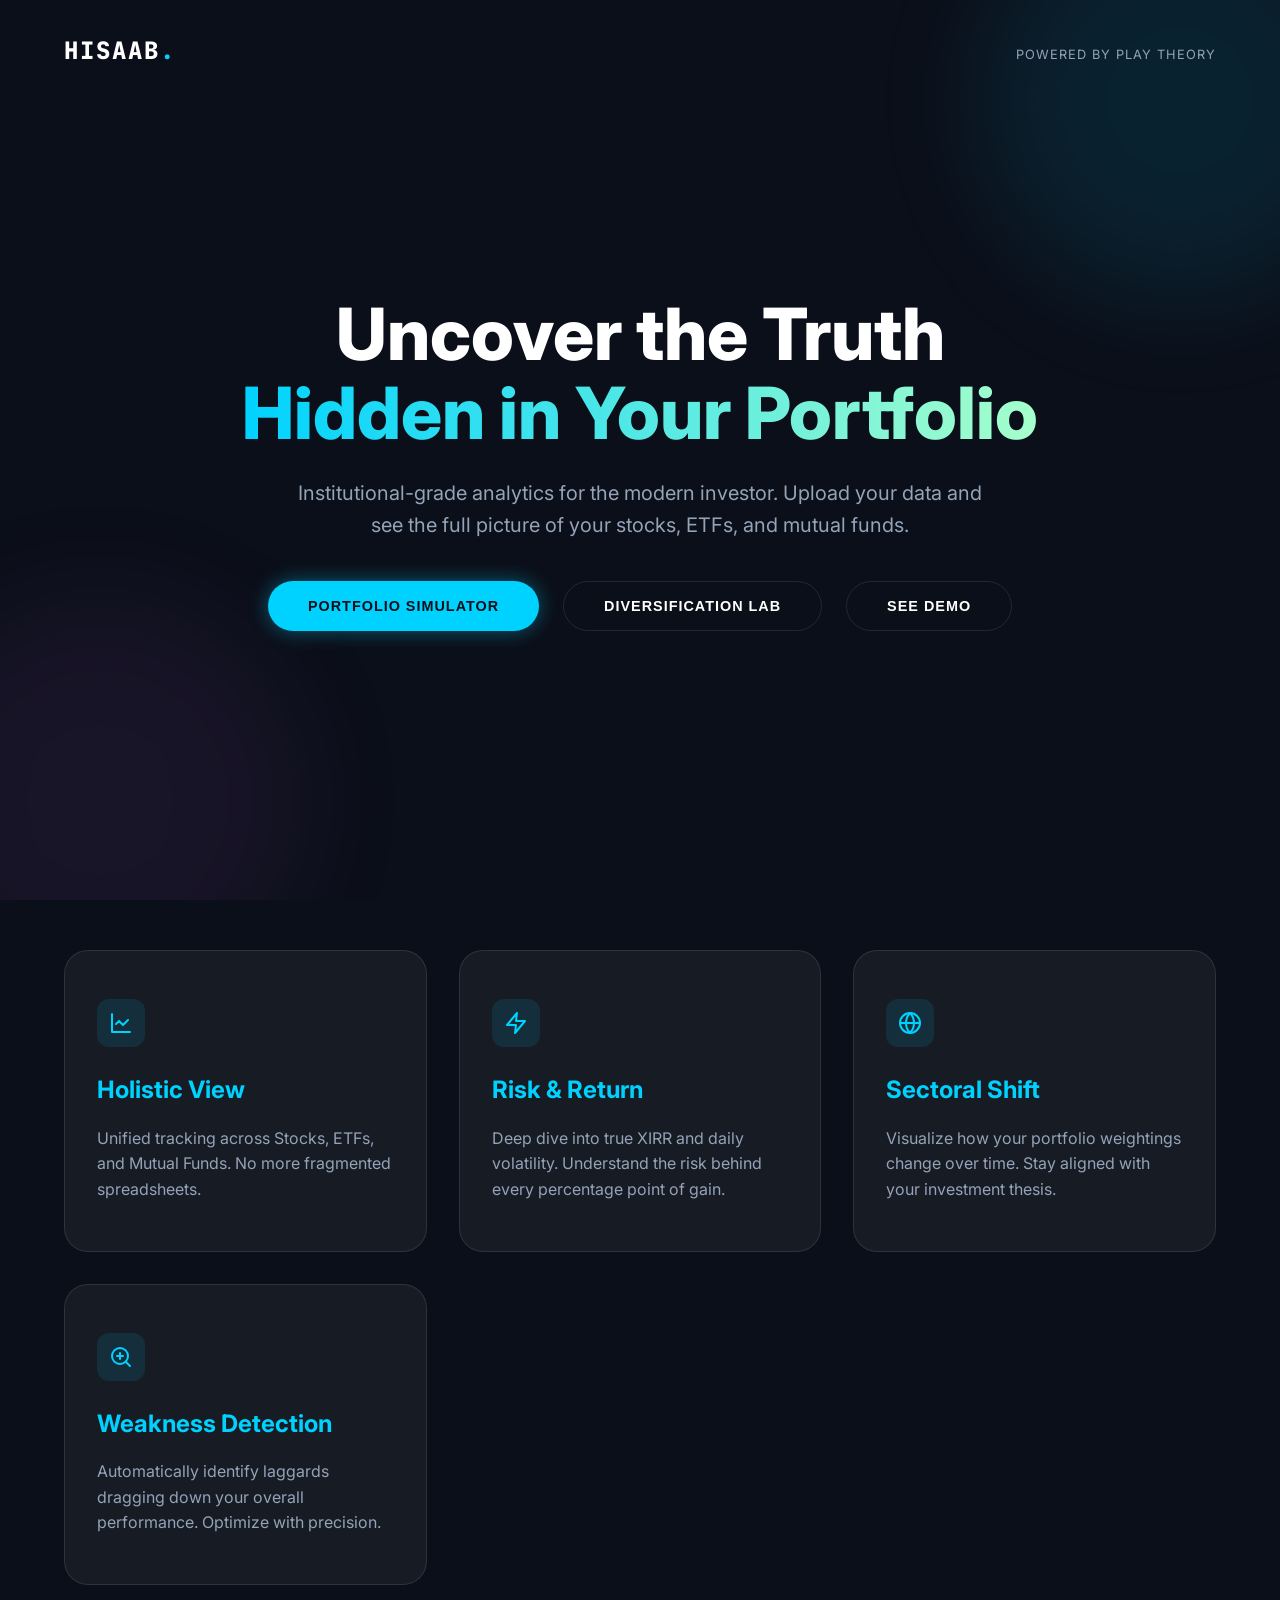
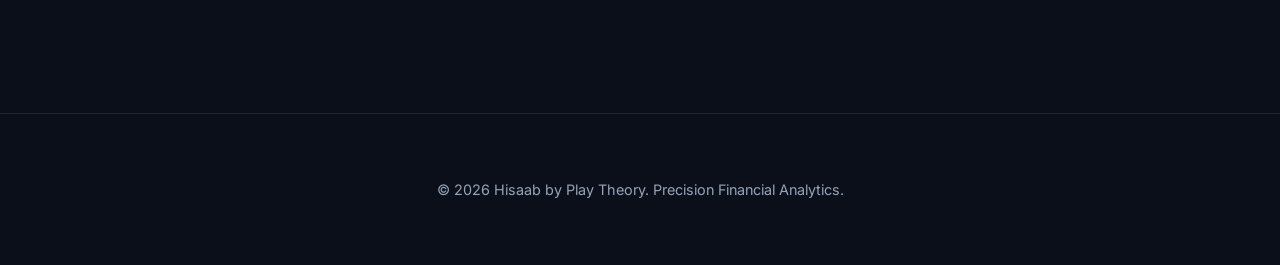
==== deploy/index.html @ e7937495 "Initial commit: Portfolio Analytics and Risk Simulation dashboards" ====
<!DOCTYPE html>
<html lang="en">
<head>
    <meta charset="UTF-8">
    <meta name="viewport" content="width=device-width, initial-scale=1.0">
    <title>Hisaab | Powered by Play Theory</title>
    <link rel="stylesheet" href="hisaab_styles.css">
    <link rel="preconnect" href="https://fonts.googleapis.com">
    <link rel="preconnect" href="https://fonts.gstatic.com" crossorigin>
    <link href="https://fonts.googleapis.com/css2?family=Inter:wght@300;400;600;800&family=JetBrains+Mono:wght@400;700&display=swap" rel="stylesheet">
</head>
<body>
    <div class="glow-container">
        <div class="glow-orb" id="orb-1"></div>
        <div class="glow-orb" id="orb-2"></div>
    </div>

    <header>
        <nav>
            <div class="logo">HISAAB<span class="dot">.</span></div>
            <div class="powered-by">powered by Play Theory</div>
        </nav>
    </header>

    <main>
        <section class="hero">
            <div class="hero-content">
                <h1 class="fade-in">Uncover the Truth <br><span class="highlight">Hidden in Your Portfolio</span></h1>
                <p class="subtitle fade-in-delay">Institutional-grade analytics for the modern investor. Upload your data and see the full picture of your stocks, ETFs, and mutual funds.</p>
                <div class="cta-group fade-in-delay-2">
                    <button class="btn btn-primary" onclick="location.href='simulator.html'">Portfolio Simulator</button>
                    <button class="btn btn-secondary" onclick="location.href='diversification.html'">Diversification Lab</button>
                    <button class="btn btn-secondary" onclick="location.href='demo.html'">See Demo</button>
                </div>
            </div>
        </section>

        <section class="features">
            <div class="grid">
                <div class="card glass">
                    <div class="card-icon">
                        <svg width="24" height="24" viewBox="0 0 24 24" fill="none" stroke="currentColor" stroke-width="2" stroke-linecap="round" stroke-linejoin="round"><path d="M3 3v18h18"/><path d="m19 9-5 5-4-4-3 3"/></svg>
                    </div>
                    <h3>Holistic View</h3>
                    <p>Unified tracking across Stocks, ETFs, and Mutual Funds. No more fragmented spreadsheets.</p>
                </div>
                <div class="card glass">
                    <div class="card-icon">
                        <svg width="24" height="24" viewBox="0 0 24 24" fill="none" stroke="currentColor" stroke-width="2" stroke-linecap="round" stroke-linejoin="round"><path d="M13 2L3 14h9l-1 8 10-12h-9l1-8z"/></svg>
                    </div>
                    <h3>Risk & Return</h3>
                    <p>Deep dive into true XIRR and daily volatility. Understand the risk behind every percentage point of gain.</p>
                </div>
                <div class="card glass">
                    <div class="card-icon">
                        <svg width="24" height="24" viewBox="0 0 24 24" fill="none" stroke="currentColor" stroke-width="2" stroke-linecap="round" stroke-linejoin="round"><circle cx="12" cy="12" r="10"/><path d="M12 2a14.5 14.5 0 0 0 0 20 14.5 14.5 0 0 0 0-20"/><path d="M2 12h20"/></svg>
                    </div>
                    <h3>Sectoral Shift</h3>
                    <p>Visualize how your portfolio weightings change over time. Stay aligned with your investment thesis.</p>
                </div>
                <div class="card glass">
                    <div class="card-icon">
                        <svg width="24" height="24" viewBox="0 0 24 24" fill="none" stroke="currentColor" stroke-width="2" stroke-linecap="round" stroke-linejoin="round"><circle cx="11" cy="11" r="8"/><path d="m21 21-4.3-4.3"/><path d="M11 8v6"/><path d="M8 11h6"/></svg>
                    </div>
                    <h3>Weakness Detection</h3>
                    <p>Automatically identify laggards dragging down your overall performance. Optimize with precision.</p>
                </div>
            </div>
        </section>
    </main>

    <footer>
        <p>&copy; 2026 Hisaab by Play Theory. Precision Financial Analytics.</p>
    </footer>

    <script>
        // Simple scroll reveal
        const observer = new IntersectionObserver((entries) => {
            entries.forEach(entry => {
                if (entry.isIntersecting) {
                    entry.target.classList.add('visible');
                }
            });
        }, { threshold: 0.1 });

        document.querySelectorAll('.card').forEach(card => {
            observer.observe(card);
        });

        // Mouse move parallax for glow orbs
        document.addEventListener('mousemove', (e) => {
            const x = e.clientX / window.innerWidth;
            const y = e.clientY / window.innerHeight;
            
            const orb1 = document.getElementById('orb-1');
            const orb2 = document.getElementById('orb-2');
            
            orb1.style.transform = `translate(${x * 50}px, ${y * 50}px)`;
            orb2.style.transform = `translate(${x * -50}px, ${y * -50}px)`;
        });
    </script>
</body>
</html>
---- deploy/hisaab_styles.css ----
:root {
    --bg-color: #0B0F19;
    --accent-blue: #00D2FF;
    --accent-purple: #9D50BB;
    --text-primary: #FFFFFF;
    --text-secondary: #94A3B8;
    --glass-bg: rgba(255, 255, 255, 0.05);
    --glass-border: rgba(255, 255, 255, 0.1);
}

* {
    margin: 0;
    padding: 0;
    box-sizing: border-box;
}

body {
    font-family: 'Inter', sans-serif;
    background-color: var(--bg-color);
    color: var(--text-primary);
    line-height: 1.6;
    overflow-x: hidden;
}

/* Background Glow Effect - Lightened */
.glow-container {
    position: fixed;
    top: 0;
    left: 0;
    width: 100%;
    height: 100%;
    z-index: -1;
    overflow: hidden;
}

.glow-orb {
    position: absolute;
    width: 400px;
    height: 400px;
    border-radius: 50%;
    filter: blur(60px);
    opacity: 0.1;
    transition: transform 0.6s ease-out;
    will-change: transform;
}

#orb-1 {
    top: -100px;
    right: -100px;
    background: var(--accent-blue);
}

#orb-2 {
    bottom: -100px;
    left: -100px;
    background: var(--accent-purple);
}

/* Header & Nav */
header {
    padding: 2rem 5%;
}

nav {
    display: flex;
    justify-content: space-between;
    align-items: baseline;
}

.logo {
    font-size: 1.5rem;
    font-weight: 800;
    letter-spacing: 2px;
    font-family: 'JetBrains Mono', monospace;
}

.dot {
    color: var(--accent-blue);
}

.powered-by {
    font-size: 0.8rem;
    text-transform: uppercase;
    letter-spacing: 1px;
    color: var(--text-secondary);
}

/* Main Content */
main {
    padding: 0 5%;
}

.hero {
    min-height: 80vh;
    display: flex;
    align-items: center;
    justify-content: center;
    text-align: center;
}

h1 {
    font-size: clamp(2.5rem, 8vw, 4.5rem);
    font-weight: 800;
    line-height: 1.1;
    margin-bottom: 1.5rem;
}

.highlight {
    background: linear-gradient(90deg, var(--accent-blue), #A6FFCB);
    -webkit-background-clip: text;
    -webkit-text-fill-color: transparent;
}

.subtitle {
    font-size: 1.25rem;
    color: var(--text-secondary);
    max-width: 700px;
    margin: 0 auto 2.5rem;
}

/* Buttons */
.cta-group {
    display: flex;
    gap: 1.5rem;
    justify-content: center;
}

.btn {
    padding: 1rem 2.5rem;
    border-radius: 50px;
    font-weight: 600;
    cursor: pointer;
    transition: all 0.3s ease;
    text-transform: uppercase;
    letter-spacing: 1px;
    font-size: 0.9rem;
}

.btn-primary {
    background: var(--accent-blue);
    border: none;
    color: var(--bg-color);
    box-shadow: 0 0 20px rgba(0, 210, 255, 0.4);
}

.btn-primary:hover {
    box-shadow: 0 0 30px rgba(0, 210, 255, 0.6);
    transform: translateY(-2px);
}

.btn-secondary {
    background: transparent;
    border: 1px solid var(--glass-border);
    color: var(--text-primary);
}

.btn-secondary:hover {
    background: var(--glass-bg);
    border-color: var(--accent-blue);
}

/* Features Grid */
.features {
    padding: 8rem 0;
}

.grid {
    display: grid;
    grid-template-columns: repeat(auto-fit, minmax(280px, 1fr));
    gap: 2rem;
}

.card {
    padding: 3rem 2rem;
    border-radius: 24px;
    transition: all 0.5s cubic-bezier(0.175, 0.885, 0.32, 1.275);
    opacity: 0;
    transform: translateY(30px);
}

.card.visible {
    opacity: 1;
    transform: translateY(0);
}

.glass {
    background: var(--glass-bg);
    border: 1px solid var(--glass-border);
}

.card:hover {
    background: rgba(255, 255, 255, 0.08);
    border-color: var(--accent-blue);
    transform: translateY(-10px);
}

.card-icon {
    width: 48px;
    height: 48px;
    display: flex;
    align-items: center;
    justify-content: center;
    background: rgba(0, 210, 255, 0.1);
    border-radius: 12px;
    margin-bottom: 1.5rem;
    color: var(--accent-blue);
    transition: all 0.3s ease;
}

.card:hover .card-icon {
    background: var(--accent-blue);
    color: var(--bg-color);
    transform: scale(1.1) rotate(5deg);
}

.card h3 {
    font-size: 1.5rem;
    margin-bottom: 1rem;
    color: var(--accent-blue);
}

.card p {
    color: var(--text-secondary);
}

footer {
    padding: 4rem 5%;
    text-align: center;
    border-top: 1px solid var(--glass-border);
    color: var(--text-secondary);
    font-size: 0.9rem;
}

/* Animations */
.fade-in {
    animation: fadeIn 0.8s ease forwards;
}

.fade-in-delay {
    opacity: 0;
    animation: fadeIn 0.8s ease 0.2s forwards;
}

.fade-in-delay-2 {
    opacity: 0;
    animation: fadeIn 0.8s ease 0.4s forwards;
}

@keyframes fadeIn {
    from { opacity: 0; transform: translateY(20px); }
    to { opacity: 1; transform: translateY(0); }
}

@media (max-width: 768px) {
    .cta-group {
        flex-direction: column;
    }
    
    h1 {
        font-size: 3rem;
    }
}
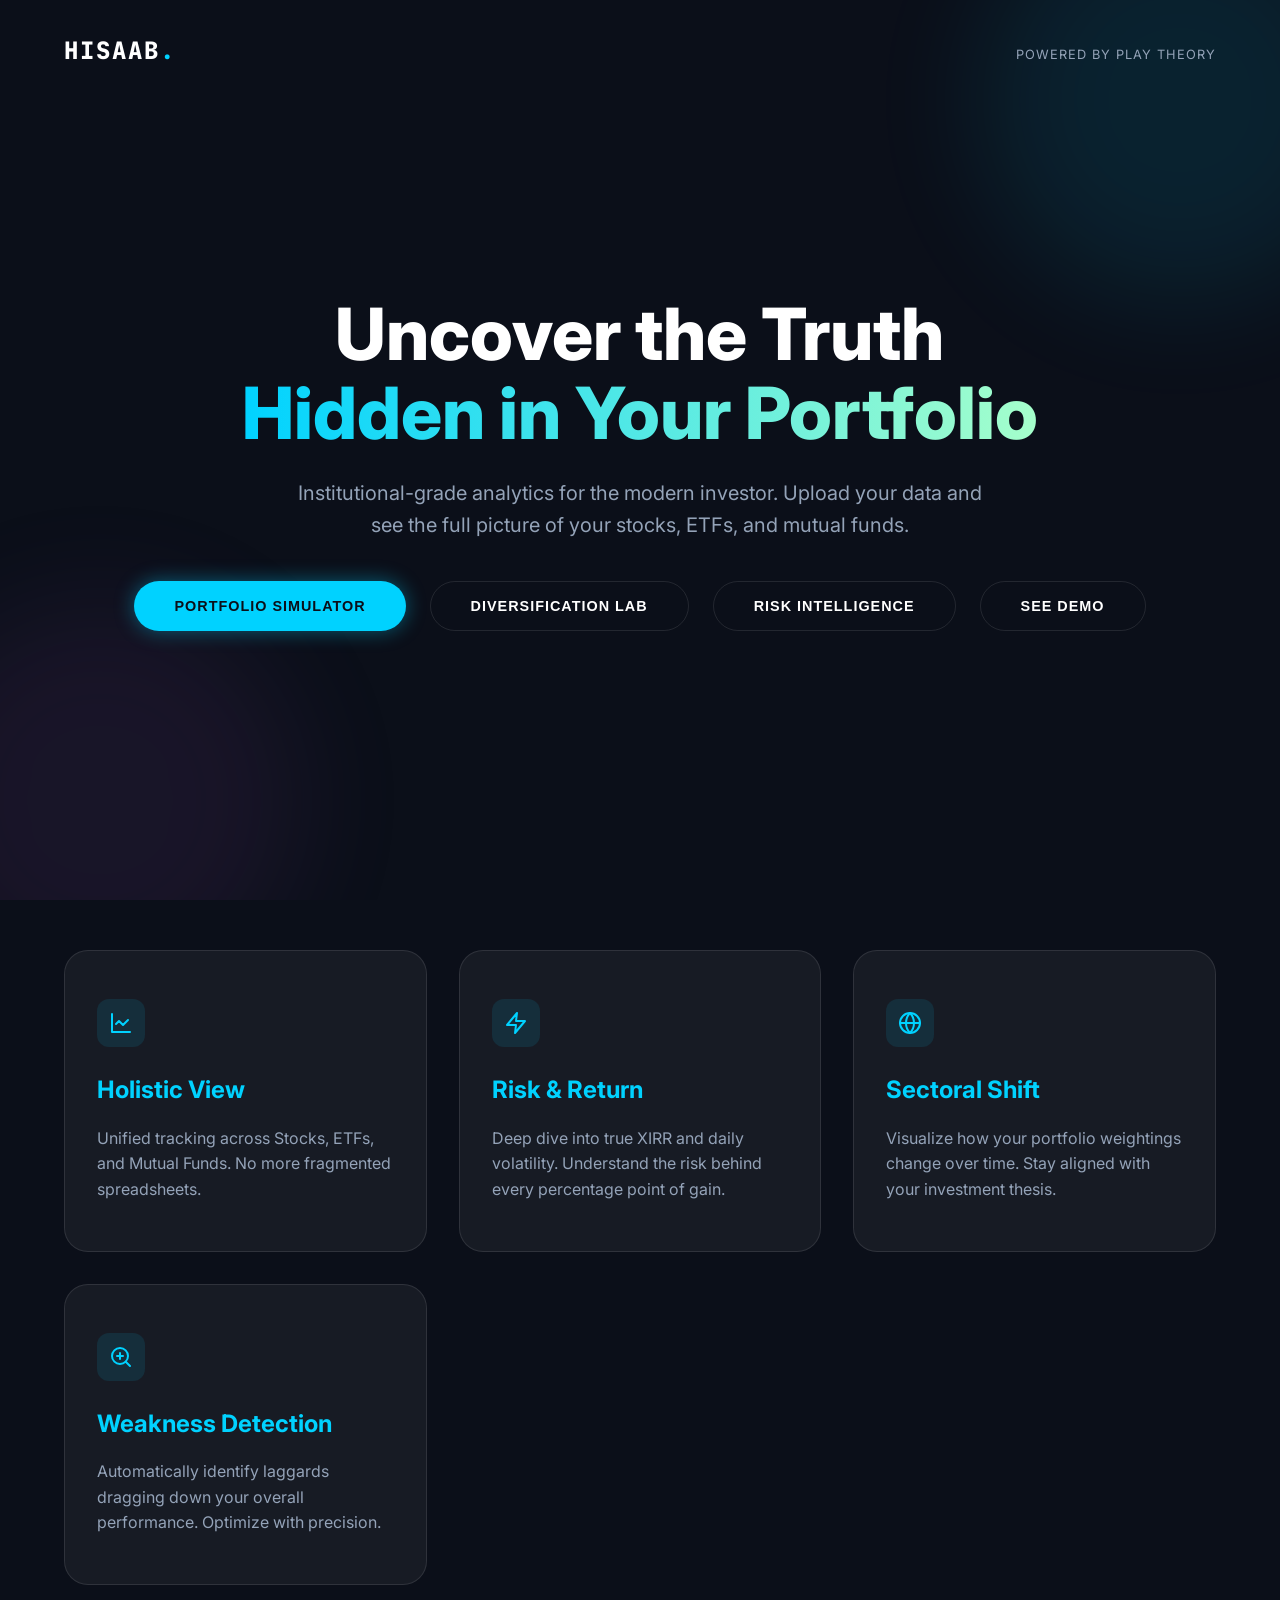
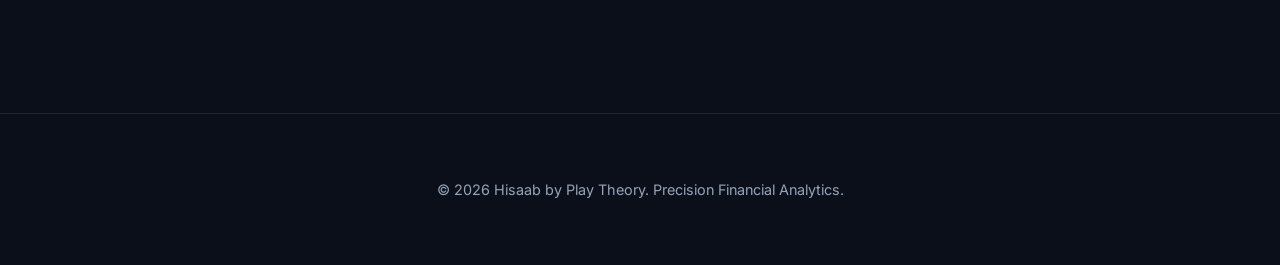
==== commit 5e124365: "feat: sync root changes to deploy folder and update analysis script" ====
--- a/deploy/index.html
+++ b/deploy/index.html
@@ -30,6 +30,7 @@
                 <div class="cta-group fade-in-delay-2">
                     <button class="btn btn-primary" onclick="location.href='simulator.html'">Portfolio Simulator</button>
                     <button class="btn btn-secondary" onclick="location.href='diversification.html'">Diversification Lab</button>
+                    <button class="btn btn-secondary" onclick="location.href='risk.html'">Risk Intelligence</button>
                     <button class="btn btn-secondary" onclick="location.href='demo.html'">See Demo</button>
                 </div>
             </div>
--- a/deploy/hisaab_styles.css
+++ b/deploy/hisaab_styles.css
@@ -251,12 +251,69 @@
     to { opacity: 1; transform: translateY(0); }
 }
 
+/* Mobile Responsiveness Improvements */
+@media (max-width: 1024px) {
+    header {
+        padding: 1.5rem 5%;
+    }
+    
+    .hero {
+        min-height: 60vh;
+        padding-top: 2rem;
+    }
+    
+    h1 {
+        font-size: clamp(2rem, 10vw, 3.5rem);
+    }
+}
+
 @media (max-width: 768px) {
+    header {
+        padding: 1rem 5%;
+    }
+
+    nav {
+        flex-direction: column;
+        align-items: center;
+        gap: 0.5rem;
+    }
+
+    .hero {
+        min-height: auto;
+        padding: 4rem 0;
+    }
+
     .cta-group {
         flex-direction: column;
+        width: 100%;
+        max-width: 300px;
+        margin: 0 auto;
+    }
+
+    .btn {
+        width: 100%;
+        padding: 0.8rem 1.5rem;
+    }
+
+    .features {
+        padding: 4rem 0;
+    }
+
+    .grid {
+        grid-template-columns: 1fr;
+    }
+
+    .card {
+        padding: 2rem 1.5rem;
+    }
+}
+
+@media (max-width: 480px) {
+    h1 {
+        font-size: 2.2rem;
     }
     
-    h1 {
-        font-size: 3rem;
+    .subtitle {
+        font-size: 1rem;
     }
 }
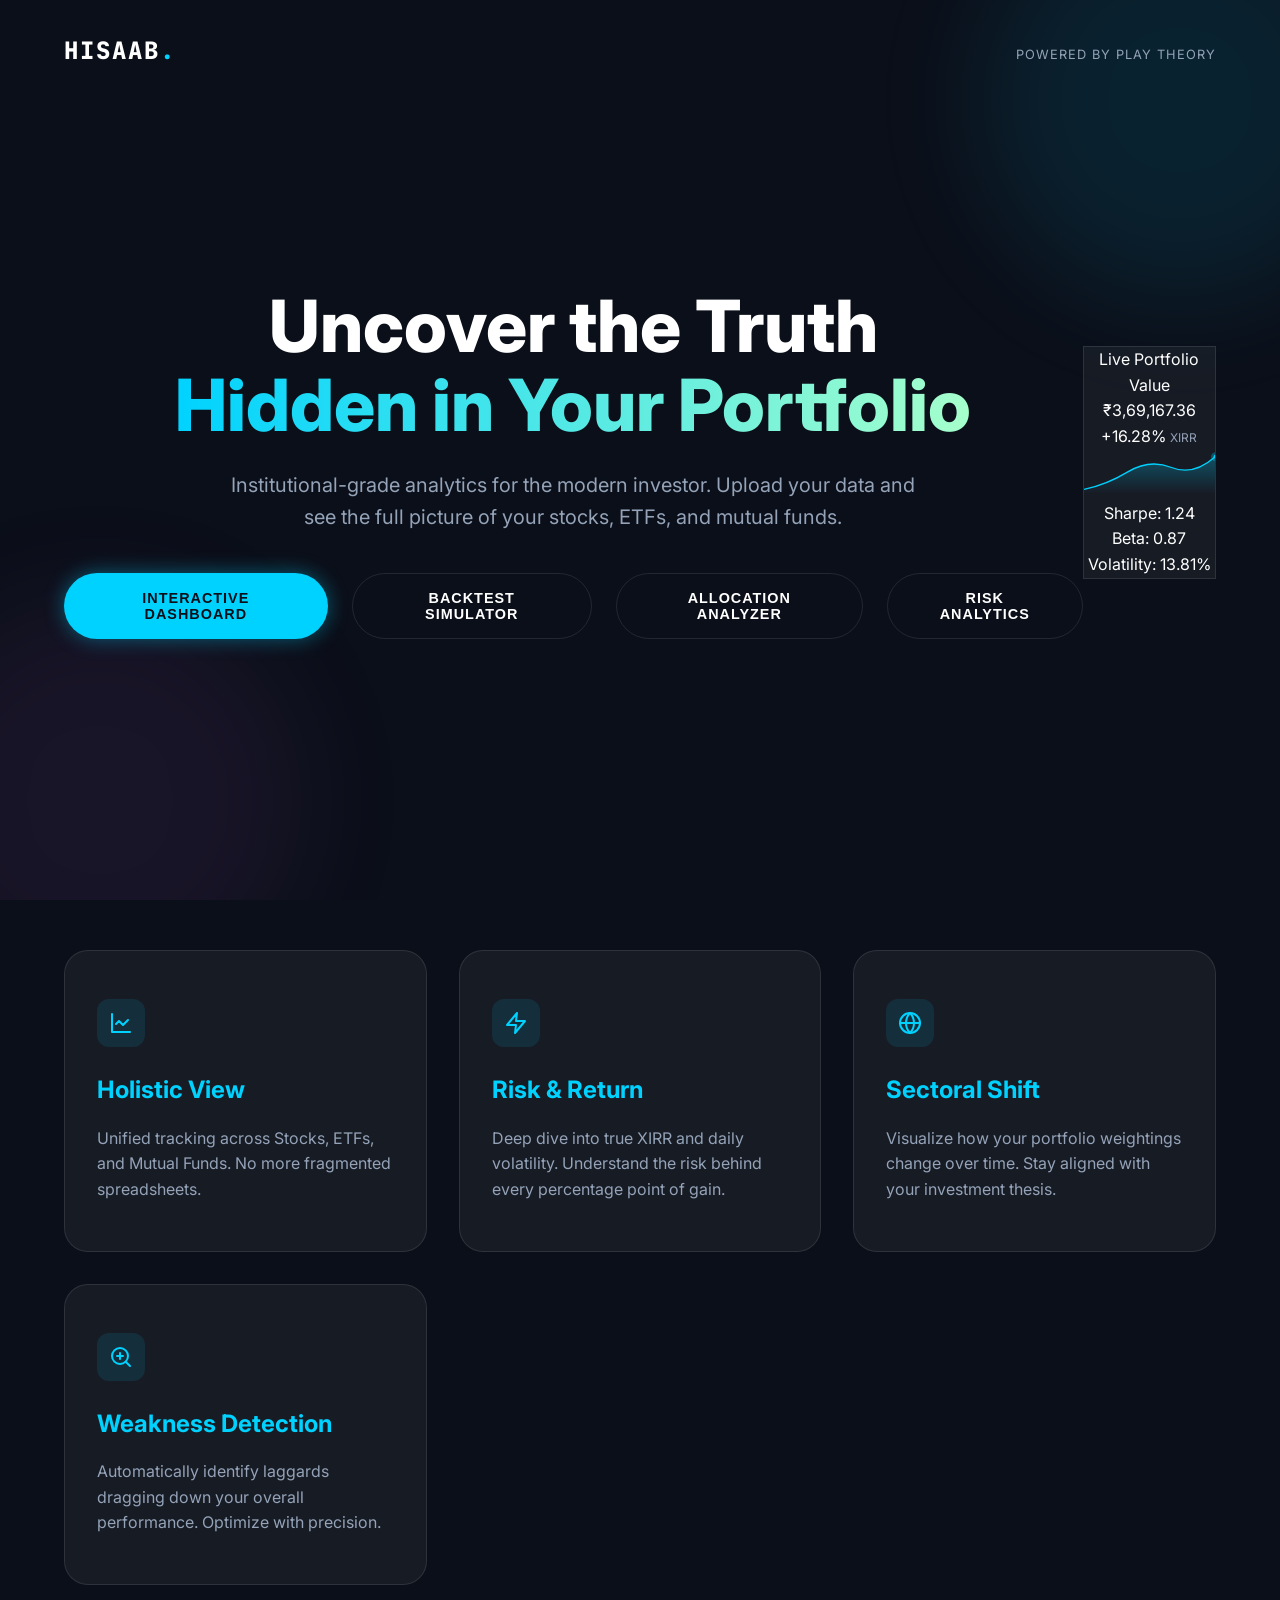
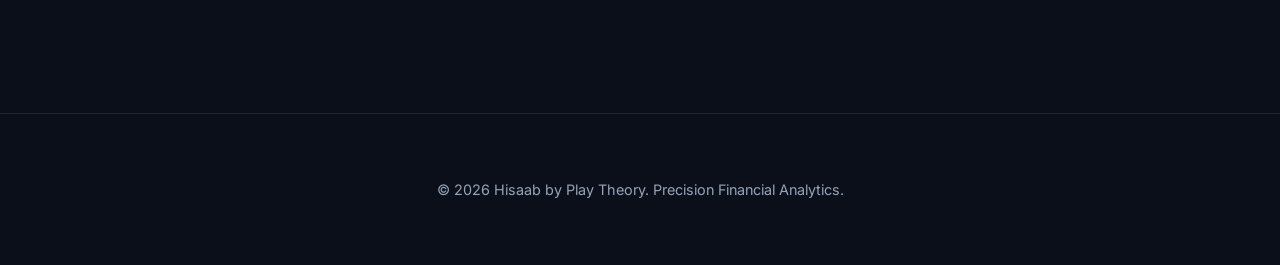
==== commit 54178221: "UI Improvements: Make main dashboard dynamic, fix holdings list overflow on demo page, and improve s" ====
--- a/deploy/index.html
+++ b/deploy/index.html
@@ -28,10 +28,39 @@
                 <h1 class="fade-in">Uncover the Truth <br><span class="highlight">Hidden in Your Portfolio</span></h1>
                 <p class="subtitle fade-in-delay">Institutional-grade analytics for the modern investor. Upload your data and see the full picture of your stocks, ETFs, and mutual funds.</p>
                 <div class="cta-group fade-in-delay-2">
-                    <button class="btn btn-primary" onclick="location.href='simulator.html'">Portfolio Simulator</button>
-                    <button class="btn btn-secondary" onclick="location.href='diversification.html'">Diversification Lab</button>
-                    <button class="btn btn-secondary" onclick="location.href='risk.html'">Risk Intelligence</button>
-                    <button class="btn btn-secondary" onclick="location.href='demo.html'">See Demo</button>
+                    <button class="btn btn-primary" onclick="location.href='demo.html'">Interactive Dashboard</button>
+                    <button class="btn btn-secondary" onclick="location.href='simulator.html'">Backtest Simulator</button>
+                    <button class="btn btn-secondary" onclick="location.href='diversification.html'">Allocation Analyzer</button>
+                    <button class="btn btn-secondary" onclick="location.href='risk.html'">Risk Analytics</button>
+                </div>
+            </div>
+            <div class="hero-graphic fade-in-delay-2">
+                <div class="graphic-card glass">
+                    <div class="card-header">
+                        <span class="pulse-dot"></span>
+                        <span class="card-title">Live Portfolio Value</span>
+                    </div>
+                    <div class="card-body">
+                        <div class="card-value">₹3,69,167.36</div>
+                        <div class="card-change">+16.28% <span style="font-size:0.75rem;color:var(--text-secondary);font-weight:normal;">XIRR</span></div>
+                        <svg class="chart-svg" viewBox="0 0 300 100">
+                            <defs>
+                                <linearGradient id="chart-grad" x1="0" y1="0" x2="0" y2="1">
+                                    <stop offset="0%" stop-color="var(--accent-blue)" stop-opacity="0.3"></stop>
+                                    <stop offset="100%" stop-color="var(--accent-blue)" stop-opacity="0"></stop>
+                                </linearGradient>
+                            </defs>
+                            <path class="chart-area" d="M 0 90 Q 50 80 100 50 T 200 40 T 300 15 L 300 100 L 0 100 Z" fill="url(#chart-grad)"></path>
+                            <path class="chart-line" d="M 0 90 Q 50 80 100 50 T 200 40 T 300 15" fill="none" stroke="var(--accent-blue)" stroke-width="3"></path>
+                            <circle cx="300" cy="15" r="4" fill="var(--accent-blue)"></circle>
+                            <circle cx="300" cy="15" r="10" fill="var(--accent-blue)" opacity="0.3" class="ping-circle"></circle>
+                        </svg>
+                        <div class="card-stats">
+                            <div class="stat-pill"><span class="label">Sharpe:</span> <span class="val">1.24</span></div>
+                            <div class="stat-pill"><span class="label">Beta:</span> <span class="val">0.87</span></div>
+                            <div class="stat-pill"><span class="label">Volatility:</span> <span class="val">13.81%</span></div>
+                        </div>
+                    </div>
                 </div>
             </div>
         </section>
